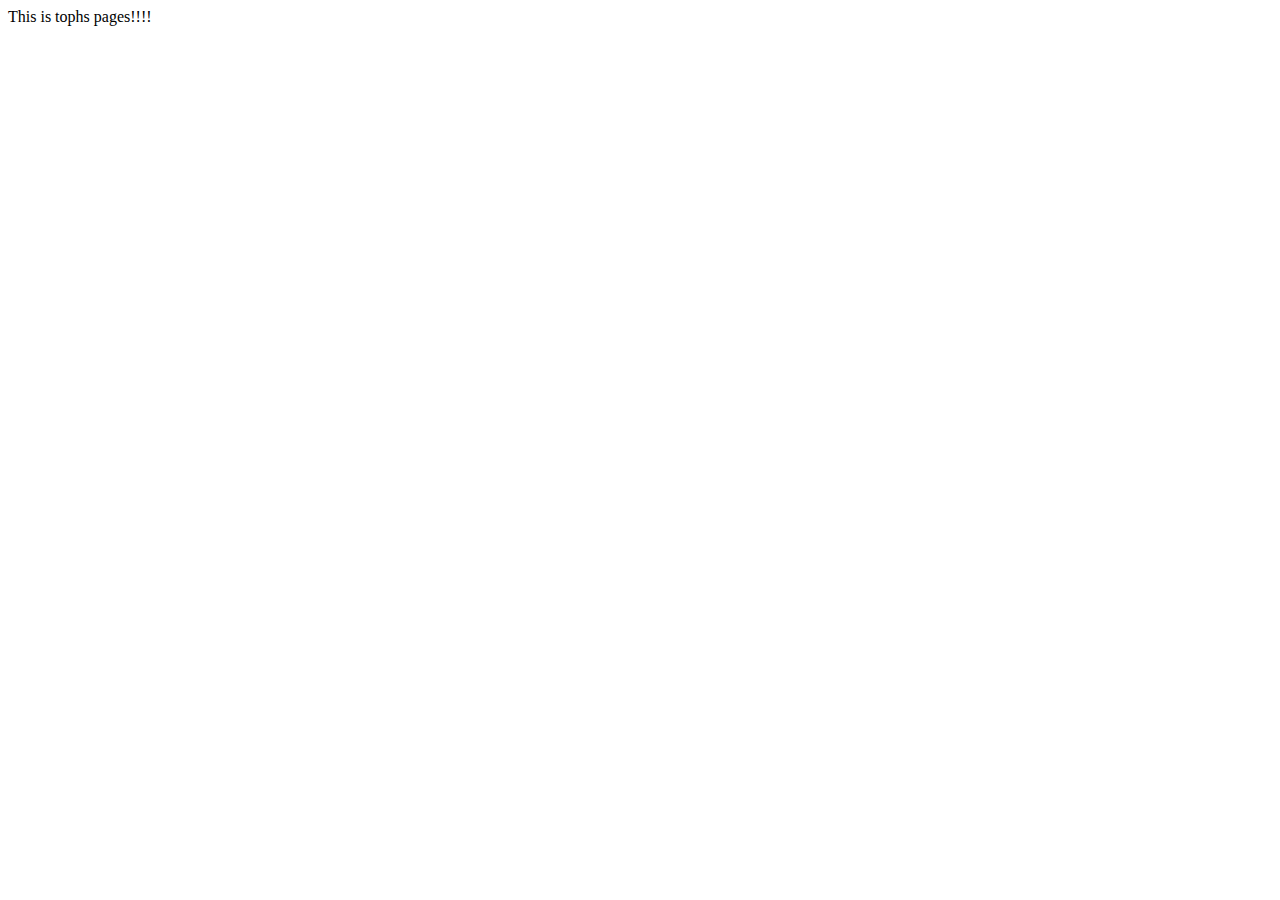
==== pages/toph.html @ 855d0a5c "Completed landing page. Tomorrow starting on avatar one." ====
<!DOCTYPE html>
<html lang="en">
<head>
  <meta charset="UTF-8">
  <meta name="viewport" content="width=device-width, initial-scale=1.0">
  <title>Welcom to Toph's page</title>
</head>
<body>
  This is tophs pages!!!!
</body>
</html>
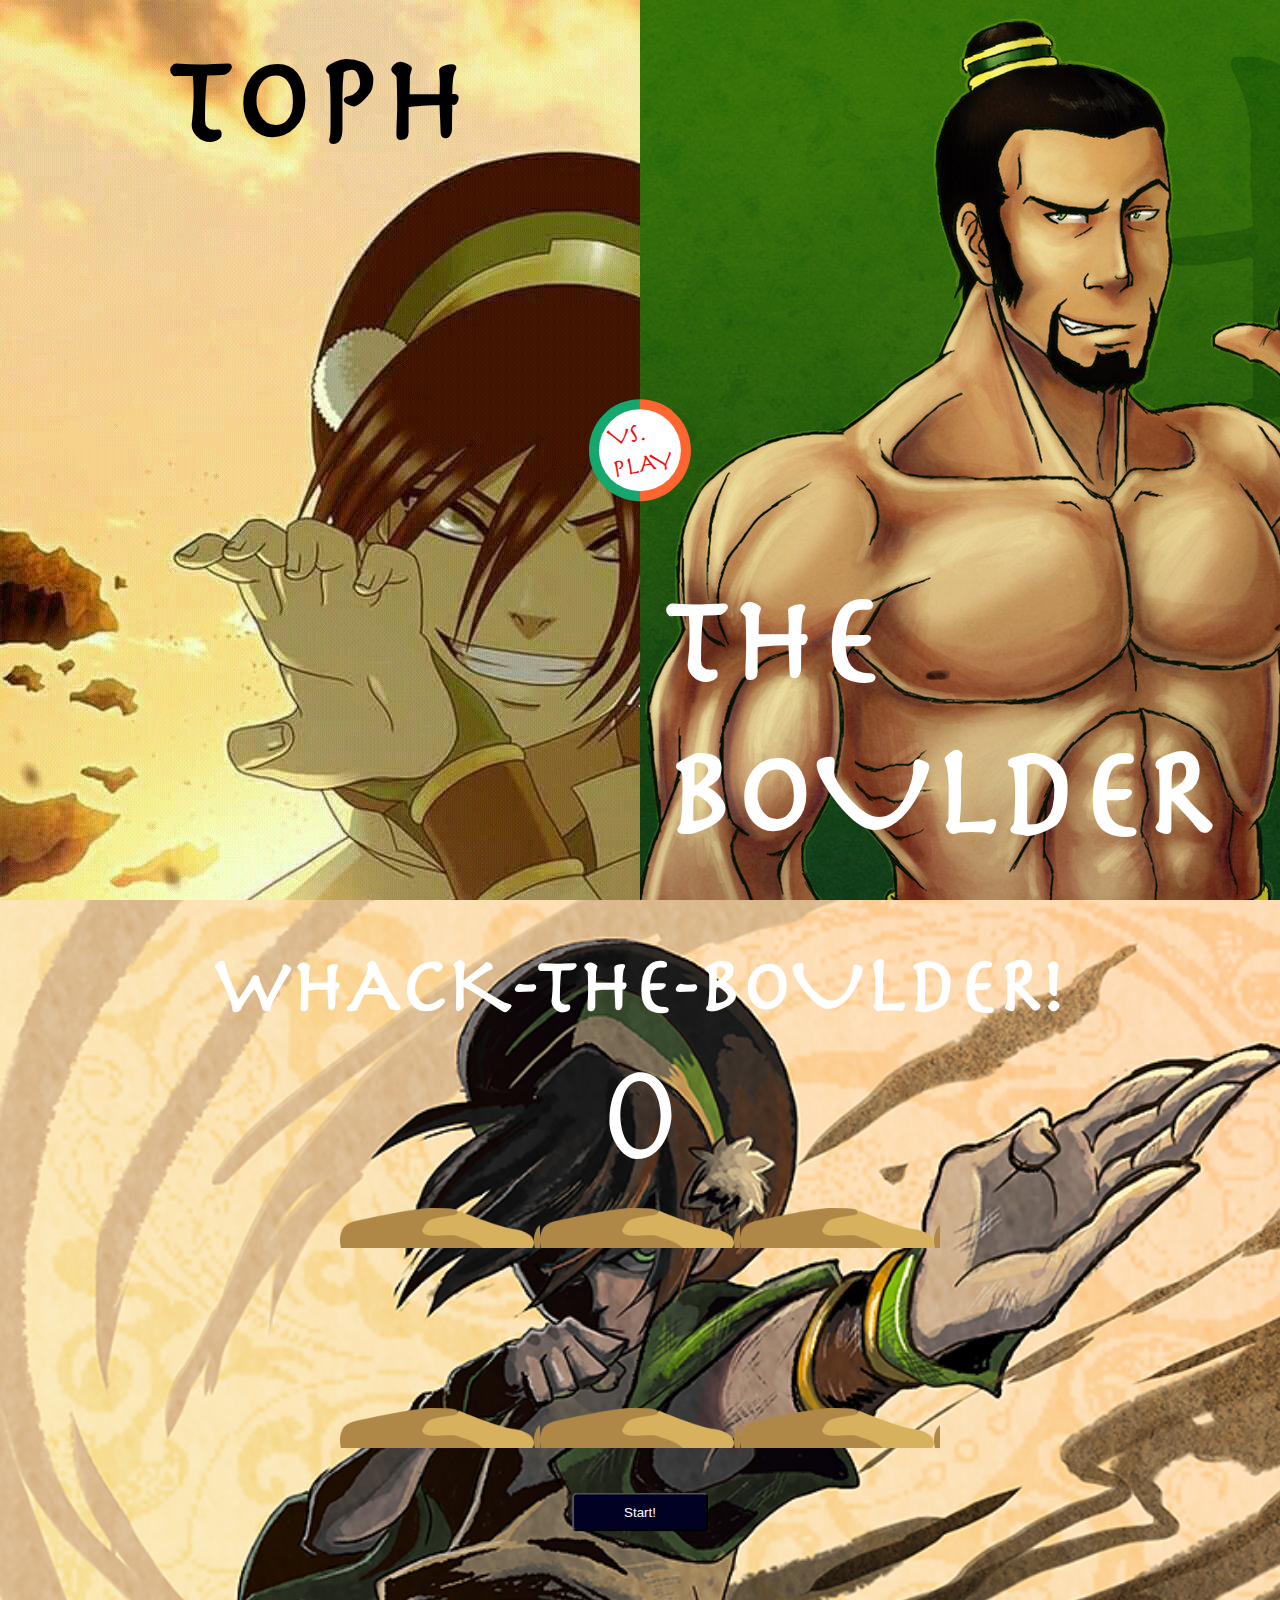
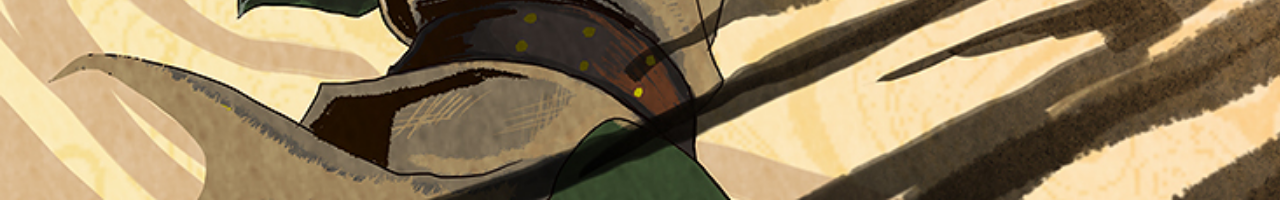
==== commit 8af4968d: "I am happy" ====
--- a/pages/toph.html
+++ b/pages/toph.html
@@ -1,11 +1,67 @@
 <!DOCTYPE html>
 <html lang="en">
 <head>
-  <meta charset="UTF-8">
-  <meta name="viewport" content="width=device-width, initial-scale=1.0">
-  <title>Welcom to Toph's page</title>
+  <!-- Basic Meta -->
+  <meta charset="utf-8" />
+  <meta name="viewport" content="width=device-width, initial-scale=1, shrink-to-fit=no" />
+  <!-- The Creater -->
+  <meta name="author" content="Nairobi Sheikh" />
+  <meta name="description"
+    content="Avatar the last airbender, the game. A basic game where you get to paly the role of whatever avatar you choose. You go through their life experience, fight their enemies and bring peace to the villages." />
+
+  <!-- Favicon -->
+  <link rel="icon" href="/img/theFace.jpg" type="image/png" sizes="16x16" />
+
+  <!-- CSS Link -->
+  <link rel="stylesheet" href="/css/toph.css">
+
+  <title>AvatarTheLastAirbenderTheGame</title>
 </head>
 <body>
-  This is tophs pages!!!!
+  <header class="container">
+    <div class="wrapper">
+      <div class="sides">
+        <div class="side toph">
+          <h1 class="name">Toph</h1>
+        </div>
+        <div class="versus">
+          <span><a href="#undergroundGame">VS.<br>play</a></span>
+        </div>
+        <div class="side theBoulder">
+          <h1 class="name">The Boulder</h1>
+        </div>
+      </div>
+    </div>
+  </header>
+  <main id="content">
+    <section id="undergroundGame">
+      <h2 class="title-main">Whack-The-Boulder!</h2>
+      <div class="msg1"></div>
+      <div class="msg2"></div>
+      <div class="score">0</div>
+      <div class="game">
+        <div class="hole hole1">
+          <div class="the-boulder"></div>
+        </div>
+        <div class="hole hole2">
+          <div class="the-boulder"></div>
+        </div>
+        <div class="hole hole3">
+          <div class="the-boulder"></div>
+        </div>
+        <div class="hole hole4">
+          <div class="the-boulder"></div>
+        </div>
+        <div class="hole hole5">
+          <div class="the-boulder"></div>
+        </div>
+        <div class="hole hole6">
+          <div class="the-boulder"></div>
+        </div>
+      </div>
+      <button class="btn">Start!</button>
+    </section>
+  </main>
+  <script src="/script/toph.js"></script>
 </body>
 </html>--- a/css/toph.css
+++ b/css/toph.css
@@ -0,0 +1,199 @@
+* {
+	margin: 0;
+	padding: 0;
+  box-sizing: border-box;
+}
+
+body {
+  font-family: 'roman';
+  color: #fff;
+}
+
+@font-face {
+  font-family: 'roman';
+  src: url(/fonts/HerculanumLTStd.otf);
+}
+/* Start of herder content */
+.wrapper {
+  height: 100%;
+  overflow: hidden;
+  display: flex;
+  justify-content: center;
+  align-items: center;
+}
+
+.sides {
+  position: relative;
+  animation: 0.7s customBounce ease 0.4s both;
+
+  display: grid;
+  grid-template-columns: 50vw 50vw;
+}
+
+@keyframes customBounce {
+  0% {
+    grid-gap: 100vw;
+  }
+  12% {
+    grid-gap: 90vw;
+  }
+  24% {
+    grid-gap: 57vw;
+  }
+  36% {
+    grid-gap: 3vw;
+  }
+  54% {
+    grid-gap: 25vw;
+  }
+  74% {
+    grid-gap: 2.5vw;
+  }
+  82% {
+    grid-gap: 6.25vw;
+  }
+  92% {
+    grid-gap: .7vw;
+  }
+  96% {
+    grid-gap: 1.5vw;
+  }
+  100% {
+    grid-gap: 0;
+  }
+}
+
+.side {
+  display: flex;
+  flex-direction: column;
+  align-items: center;
+
+  font-size: 5vw;
+}
+
+.toph {
+  background: url('/img/toph.jpg');
+  height: 100vh;
+  color: #000;
+  /* object-fit: contain; */
+}
+
+.theBoulder {
+  background:url('/img/TheBoulder2.jpg');
+  height: 100vh;
+  color: #fff;
+  /* object-fit: contain; */
+  flex-direction: column-reverse;
+}
+
+.name {
+  margin: 0.2em;
+}
+
+.versus {
+  position: absolute;
+  width: 8vw;
+  height: 8vw;
+  background: #ffffff;
+  border-radius: 50%;
+  left: 0;
+  right: 0;
+  bottom: 0;
+  top: 0;
+  margin: auto;
+  z-index: 3;
+  display: flex;
+  align-items: center;
+  justify-content: center;
+  font-size: 2vw;
+  color: #123456;
+  border-width: 10px;
+  border-style: solid;
+  border-color: #14a76e #ff652f #ff652f #14a76e;
+  transform: rotate(-45deg);
+}
+.versus span {
+  transform: rotate(35deg);
+}
+a {
+  text-decoration: none;
+  color: rgb(236, 17, 17);
+}
+a:hover {
+  color: #14a76e;
+}
+/* End of header content */
+
+/* Start of main content */
+#content {
+  background: url('/img/tophKillerEye.jpg');
+  background-size: cover;
+  height: 100vh;
+}
+
+.title-main {
+  text-align: center;
+  font-size: 5rem;
+  line-height:1;
+  padding-top: 3rem;
+}
+
+.score {
+  font-size: 150px;
+  margin-bottom: -10rem;
+  text-align: center;
+}
+
+.game {
+  width:600px;
+  height:400px;
+  display:flex;
+  flex-wrap:wrap;
+  margin:0 auto;
+}
+
+.hole {
+  flex: 1 0 33.33%;
+  overflow: hidden;
+  position: relative;
+}
+
+.hole:after {
+  display: block;  
+  background: url('/img/sand1.png');
+  background-size: contain;
+  content:'';
+  width: 100%;
+  height:70px;
+  position: absolute;
+  z-index: 2;
+  bottom: -30px;
+}
+
+.the-boulder {
+  background: url('/img/theBoulder.png') bottom center no-repeat;
+  background-size: 60%;
+  position: absolute;
+  top: 100%;
+  width: 100%;
+  height: 100%;
+  transition: all 0.4s;
+}
+
+.hole.up .the-boulder {
+  top:0;
+}
+
+.btn {
+	position: absolute;
+	background: #010124;
+	color: #fff;
+	left: 45%;
+	transform: translate(-50%, -50%);
+	margin: 5%;
+	padding: 10px 50px;
+	border-radius: 5px;
+	cursor: pointer;
+	text-align: center;
+}
+/* End of main content */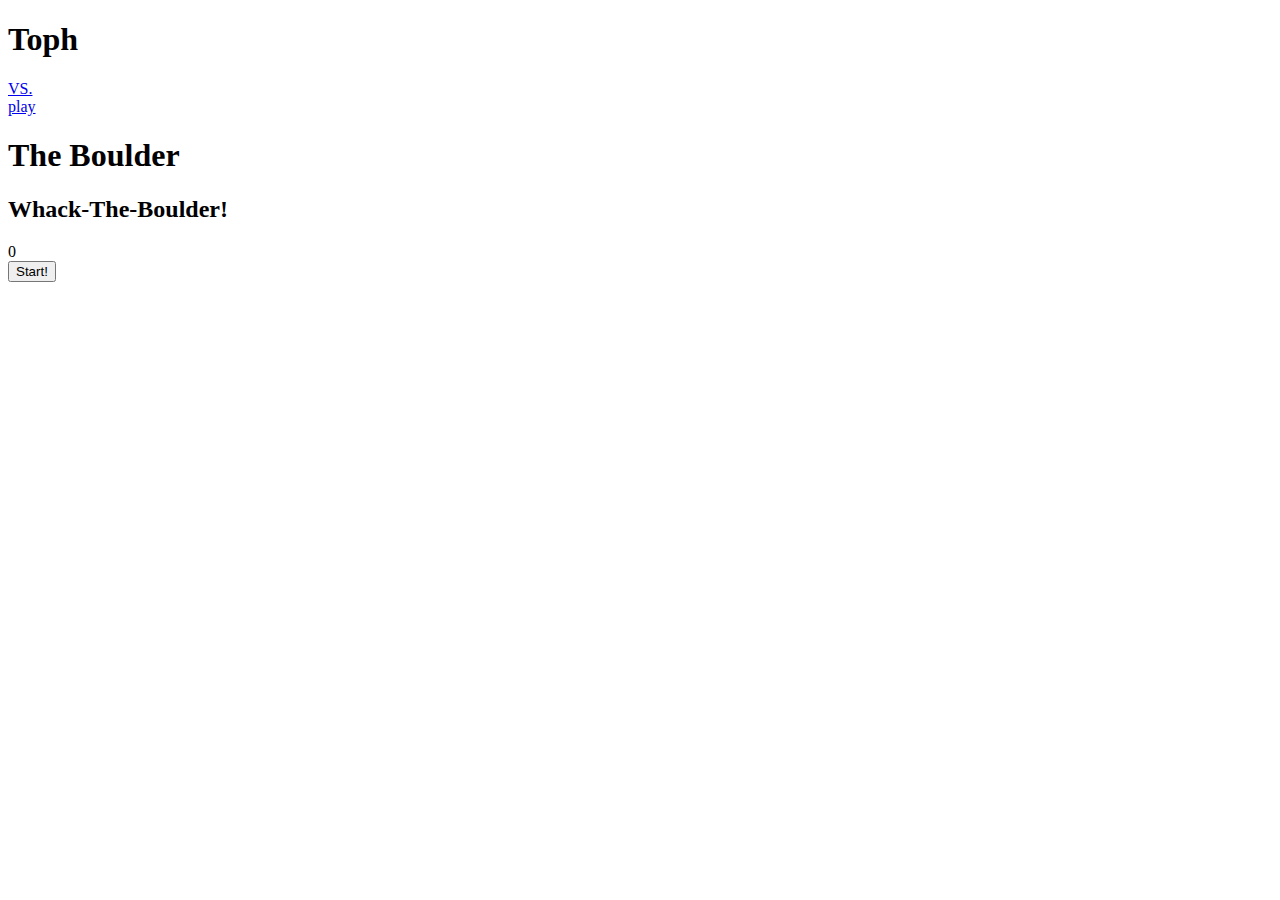
==== commit cc253d1a: "fixed css, both of the html files" ====
--- a/pages/toph.html
+++ b/pages/toph.html
@@ -10,10 +10,10 @@
     content="Avatar the last airbender, the game. A basic game where you get to paly the role of whatever avatar you choose. You go through their life experience, fight their enemies and bring peace to the villages." />
 
   <!-- Favicon -->
-  <link rel="icon" href="/img/theFace.jpg" type="image/png" sizes="16x16" />
+  <link rel="icon" href="img/theFace.jpg" type="image/png" sizes="16x16" />
 
   <!-- CSS Link -->
-  <link rel="stylesheet" href="/css/toph.css">
+  <link rel="stylesheet" href="css/toph.css">
 
   <title>AvatarTheLastAirbenderTheGame</title>
 </head>
@@ -62,6 +62,6 @@
       <button class="btn">Start!</button>
     </section>
   </main>
-  <script src="/script/toph.js"></script>
+  <script src="script/toph.js"></script>
 </body>
 </html>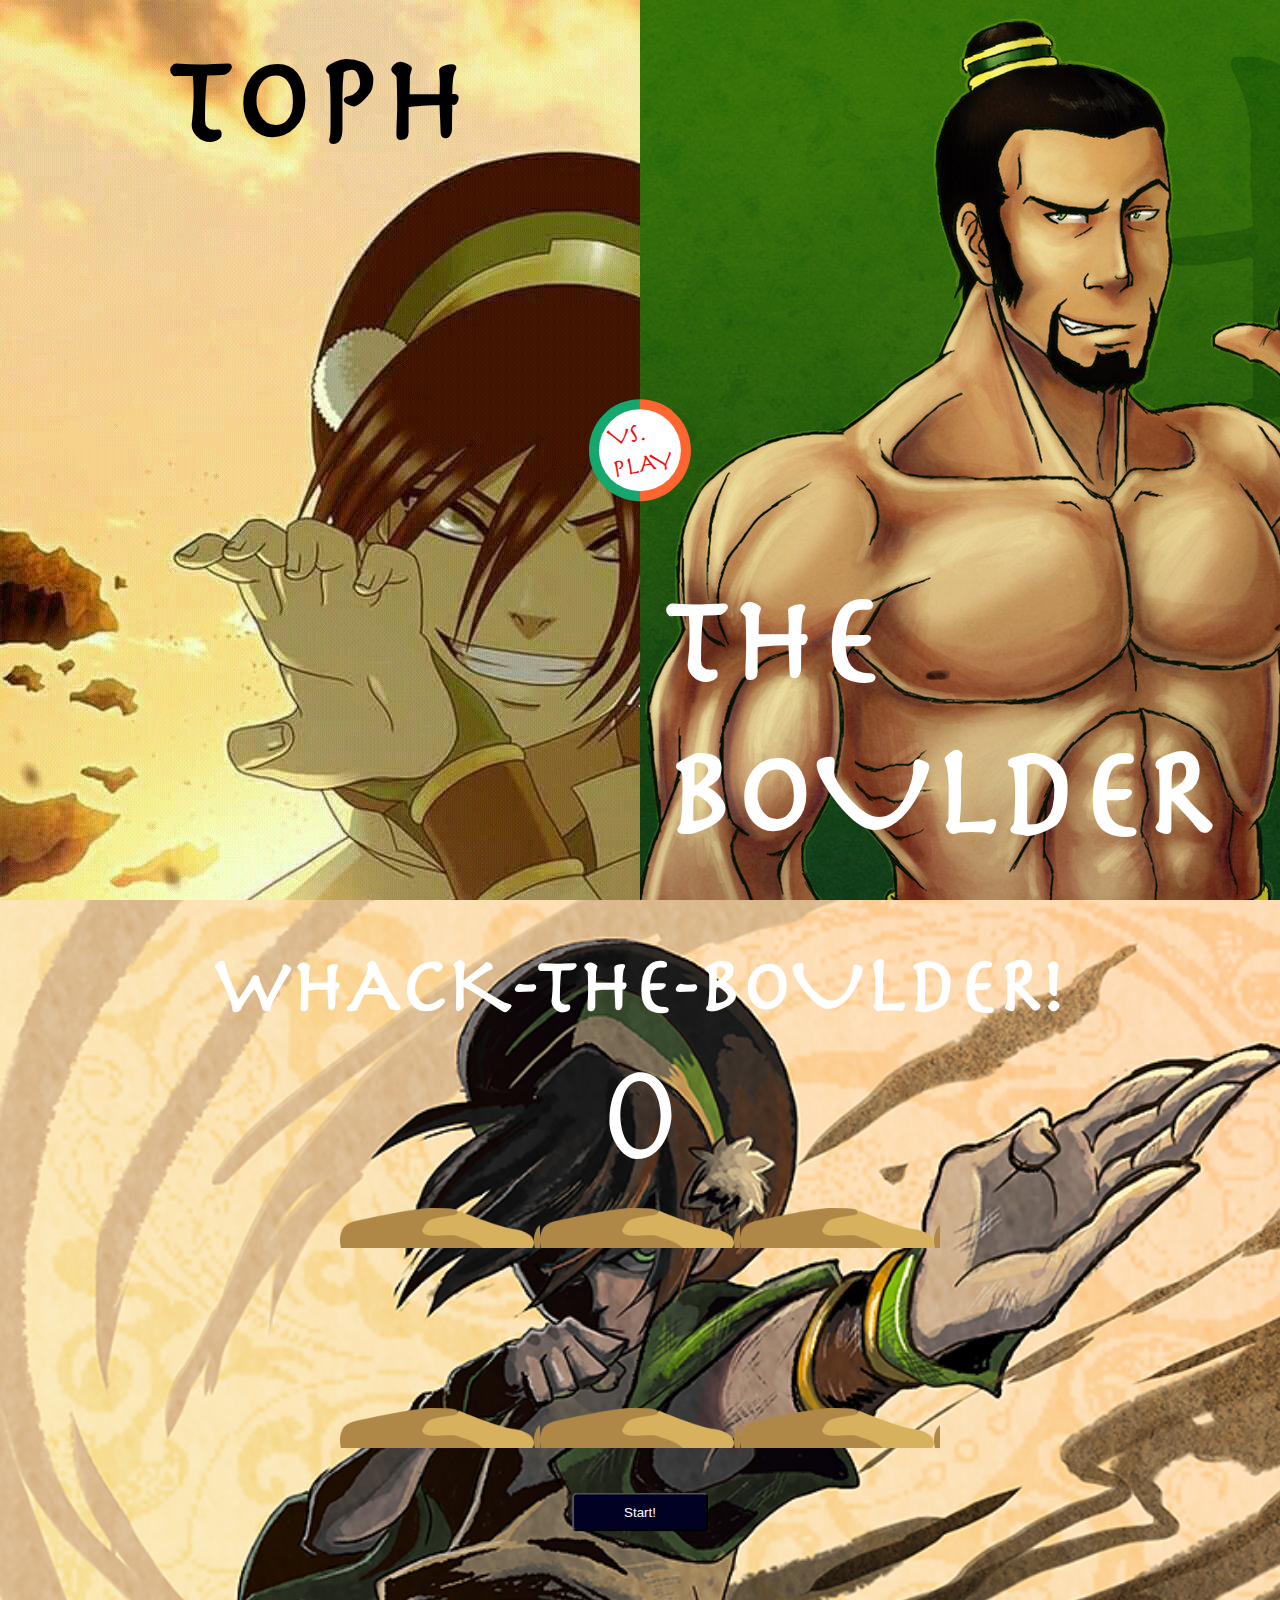
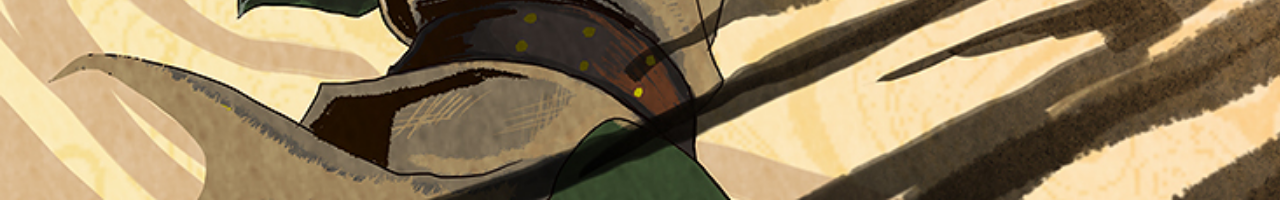
==== commit 54606305: "Fixed the css and html of toph" ====
--- a/pages/toph.html
+++ b/pages/toph.html
@@ -10,10 +10,10 @@
     content="Avatar the last airbender, the game. A basic game where you get to paly the role of whatever avatar you choose. You go through their life experience, fight their enemies and bring peace to the villages." />
 
   <!-- Favicon -->
-  <link rel="icon" href="img/theFace.jpg" type="image/png" sizes="16x16" />
+  <link rel="icon" href="../img/theFace.jpg" type="image/png" sizes="16x16" />
 
   <!-- CSS Link -->
-  <link rel="stylesheet" href="css/toph.css">
+  <link rel="stylesheet" href="../css/toph.css">
 
   <title>AvatarTheLastAirbenderTheGame</title>
 </head>
@@ -62,6 +62,6 @@
       <button class="btn">Start!</button>
     </section>
   </main>
-  <script src="script/toph.js"></script>
+  <script src="../script/toph.js"></script>
 </body>
 </html>--- a/css/toph.css
+++ b/css/toph.css
@@ -0,0 +1,199 @@
+* {
+	margin: 0;
+	padding: 0;
+  box-sizing: border-box;
+}
+
+body {
+  font-family: 'roman';
+  color: #fff;
+}
+
+@font-face {
+  font-family: 'roman';
+  src: url(/fonts/HerculanumLTStd.otf);
+}
+/* Start of herder content */
+.wrapper {
+  height: 100%;
+  overflow: hidden;
+  display: flex;
+  justify-content: center;
+  align-items: center;
+}
+
+.sides {
+  position: relative;
+  animation: 0.7s customBounce ease 0.4s both;
+
+  display: grid;
+  grid-template-columns: 50vw 50vw;
+}
+
+@keyframes customBounce {
+  0% {
+    grid-gap: 100vw;
+  }
+  12% {
+    grid-gap: 90vw;
+  }
+  24% {
+    grid-gap: 57vw;
+  }
+  36% {
+    grid-gap: 3vw;
+  }
+  54% {
+    grid-gap: 25vw;
+  }
+  74% {
+    grid-gap: 2.5vw;
+  }
+  82% {
+    grid-gap: 6.25vw;
+  }
+  92% {
+    grid-gap: .7vw;
+  }
+  96% {
+    grid-gap: 1.5vw;
+  }
+  100% {
+    grid-gap: 0;
+  }
+}
+
+.side {
+  display: flex;
+  flex-direction: column;
+  align-items: center;
+
+  font-size: 5vw;
+}
+
+.toph {
+  background: url('../img/toph.jpg');
+  height: 100vh;
+  color: #000;
+  /* object-fit: contain; */
+}
+
+.theBoulder {
+  background:url('../img/TheBoulder2.jpg');
+  height: 100vh;
+  color: #fff;
+  /* object-fit: contain; */
+  flex-direction: column-reverse;
+}
+
+.name {
+  margin: 0.2em;
+}
+
+.versus {
+  position: absolute;
+  width: 8vw;
+  height: 8vw;
+  background: #ffffff;
+  border-radius: 50%;
+  left: 0;
+  right: 0;
+  bottom: 0;
+  top: 0;
+  margin: auto;
+  z-index: 3;
+  display: flex;
+  align-items: center;
+  justify-content: center;
+  font-size: 2vw;
+  color: #123456;
+  border-width: 10px;
+  border-style: solid;
+  border-color: #14a76e #ff652f #ff652f #14a76e;
+  transform: rotate(-45deg);
+}
+.versus span {
+  transform: rotate(35deg);
+}
+a {
+  text-decoration: none;
+  color: rgb(236, 17, 17);
+}
+a:hover {
+  color: #14a76e;
+}
+/* End of header content */
+
+/* Start of main content */
+#content {
+  background: url('../img/tophKillerEye.jpg');
+  background-size: cover;
+  height: 100vh;
+}
+
+.title-main {
+  text-align: center;
+  font-size: 5rem;
+  line-height:1;
+  padding-top: 3rem;
+}
+
+.score {
+  font-size: 150px;
+  margin-bottom: -10rem;
+  text-align: center;
+}
+
+.game {
+  width:600px;
+  height:400px;
+  display:flex;
+  flex-wrap:wrap;
+  margin:0 auto;
+}
+
+.hole {
+  flex: 1 0 33.33%;
+  overflow: hidden;
+  position: relative;
+}
+
+.hole:after {
+  display: block;  
+  background: url('../img/sand1.png');
+  background-size: contain;
+  content:'';
+  width: 100%;
+  height:70px;
+  position: absolute;
+  z-index: 2;
+  bottom: -30px;
+}
+
+.the-boulder {
+  background: url('../img/theBoulder.png') bottom center no-repeat;
+  background-size: 60%;
+  position: absolute;
+  top: 100%;
+  width: 100%;
+  height: 100%;
+  transition: all 0.4s;
+}
+
+.hole.up .the-boulder {
+  top:0;
+}
+
+.btn {
+	position: absolute;
+	background: #010124;
+	color: #fff;
+	left: 45%;
+	transform: translate(-50%, -50%);
+	margin: 5%;
+	padding: 10px 50px;
+	border-radius: 5px;
+	cursor: pointer;
+	text-align: center;
+}
+/* End of main content */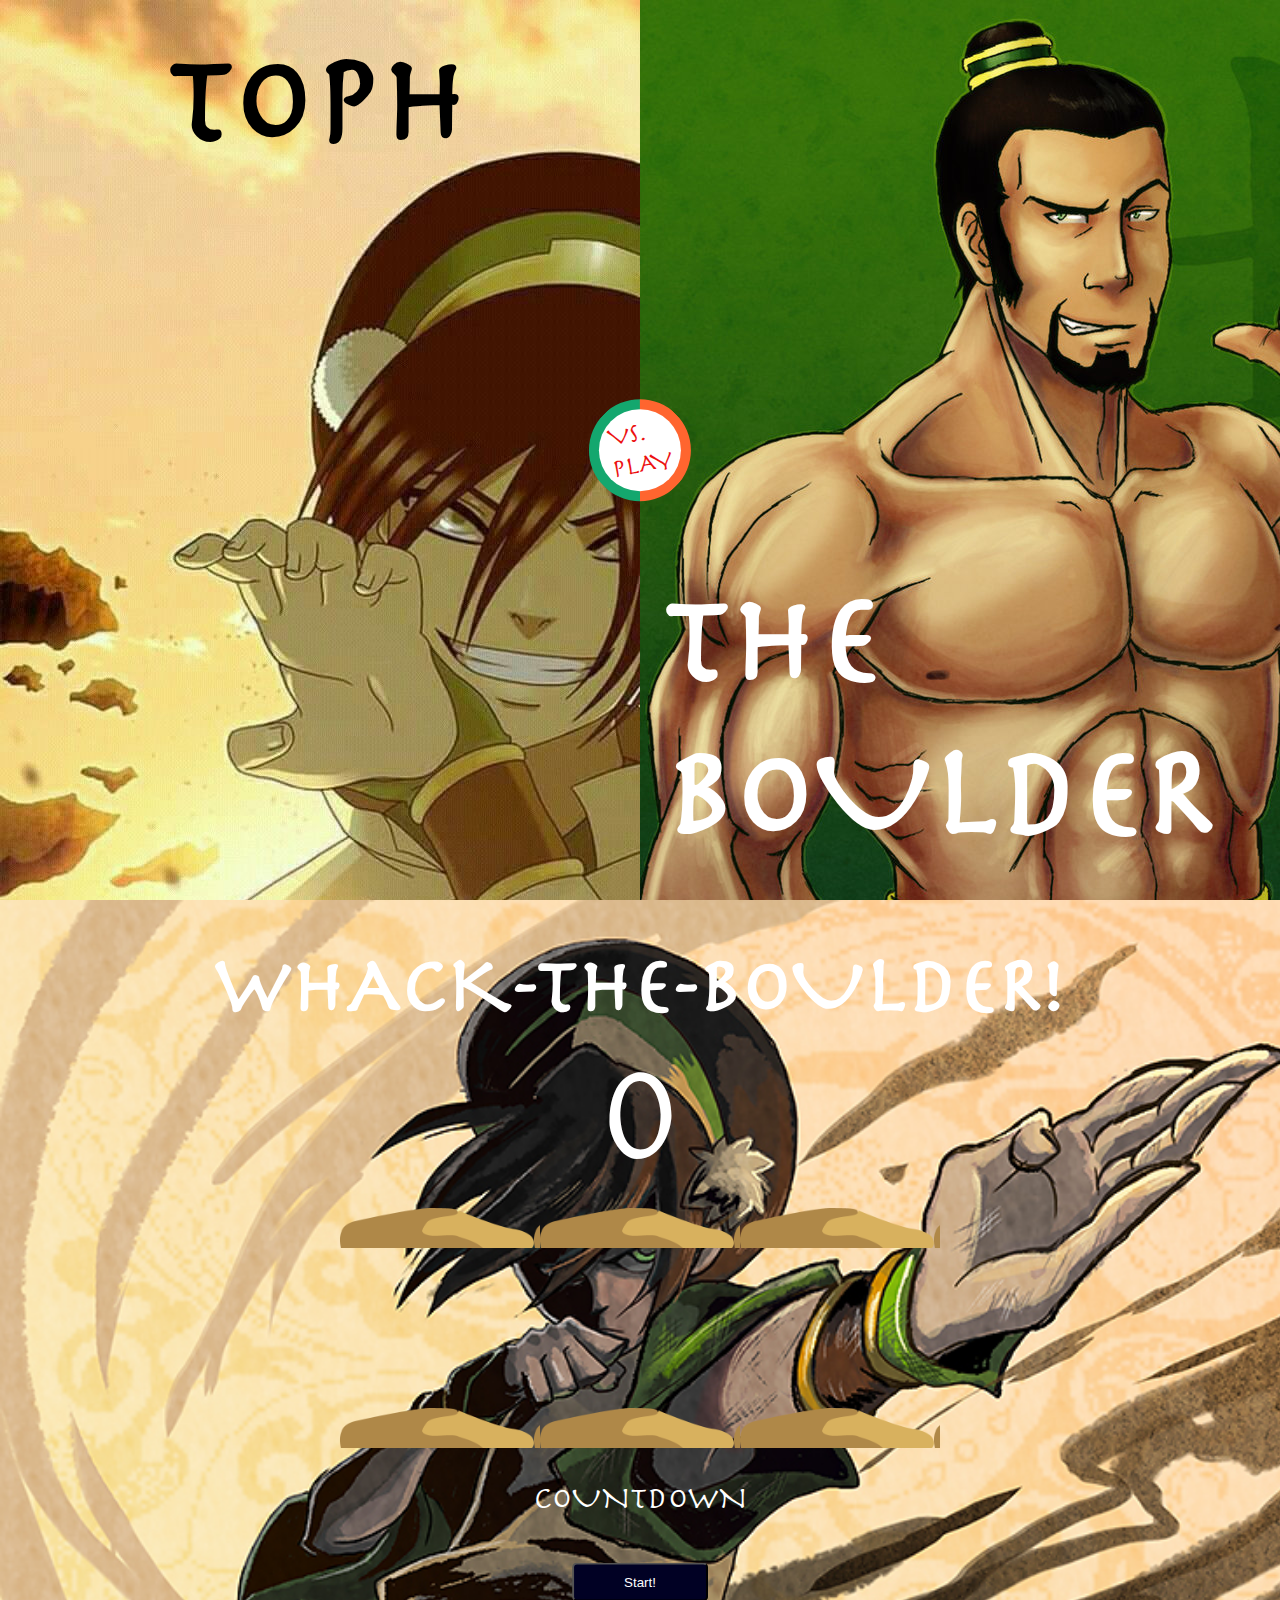
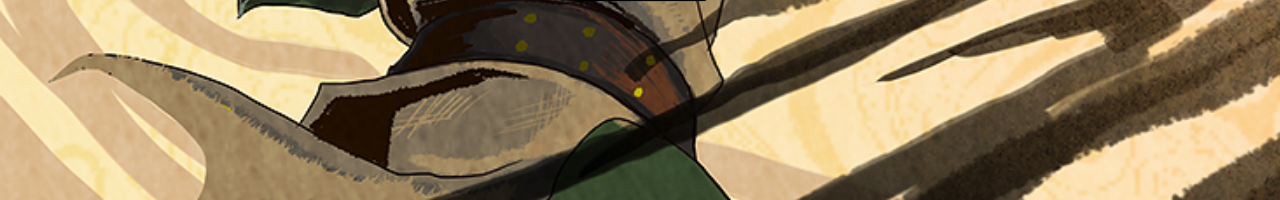
==== commit 32ecf2b7: "fixe css htm js of toph" ====
--- a/pages/toph.html
+++ b/pages/toph.html
@@ -59,6 +59,7 @@
           <div class="the-boulder"></div>
         </div>
       </div>
+      <div class="countdown">countdown</div>
       <button class="btn">Start!</button>
     </section>
   </main>
--- a/css/toph.css
+++ b/css/toph.css
@@ -184,6 +184,13 @@
   top:0;
 }
 
+.countdown {
+  padding-top: 2rem;
+  width: 100%;
+  font-size: 2rem;
+  text-align: center;
+}
+
 .btn {
 	position: absolute;
 	background: #010124;
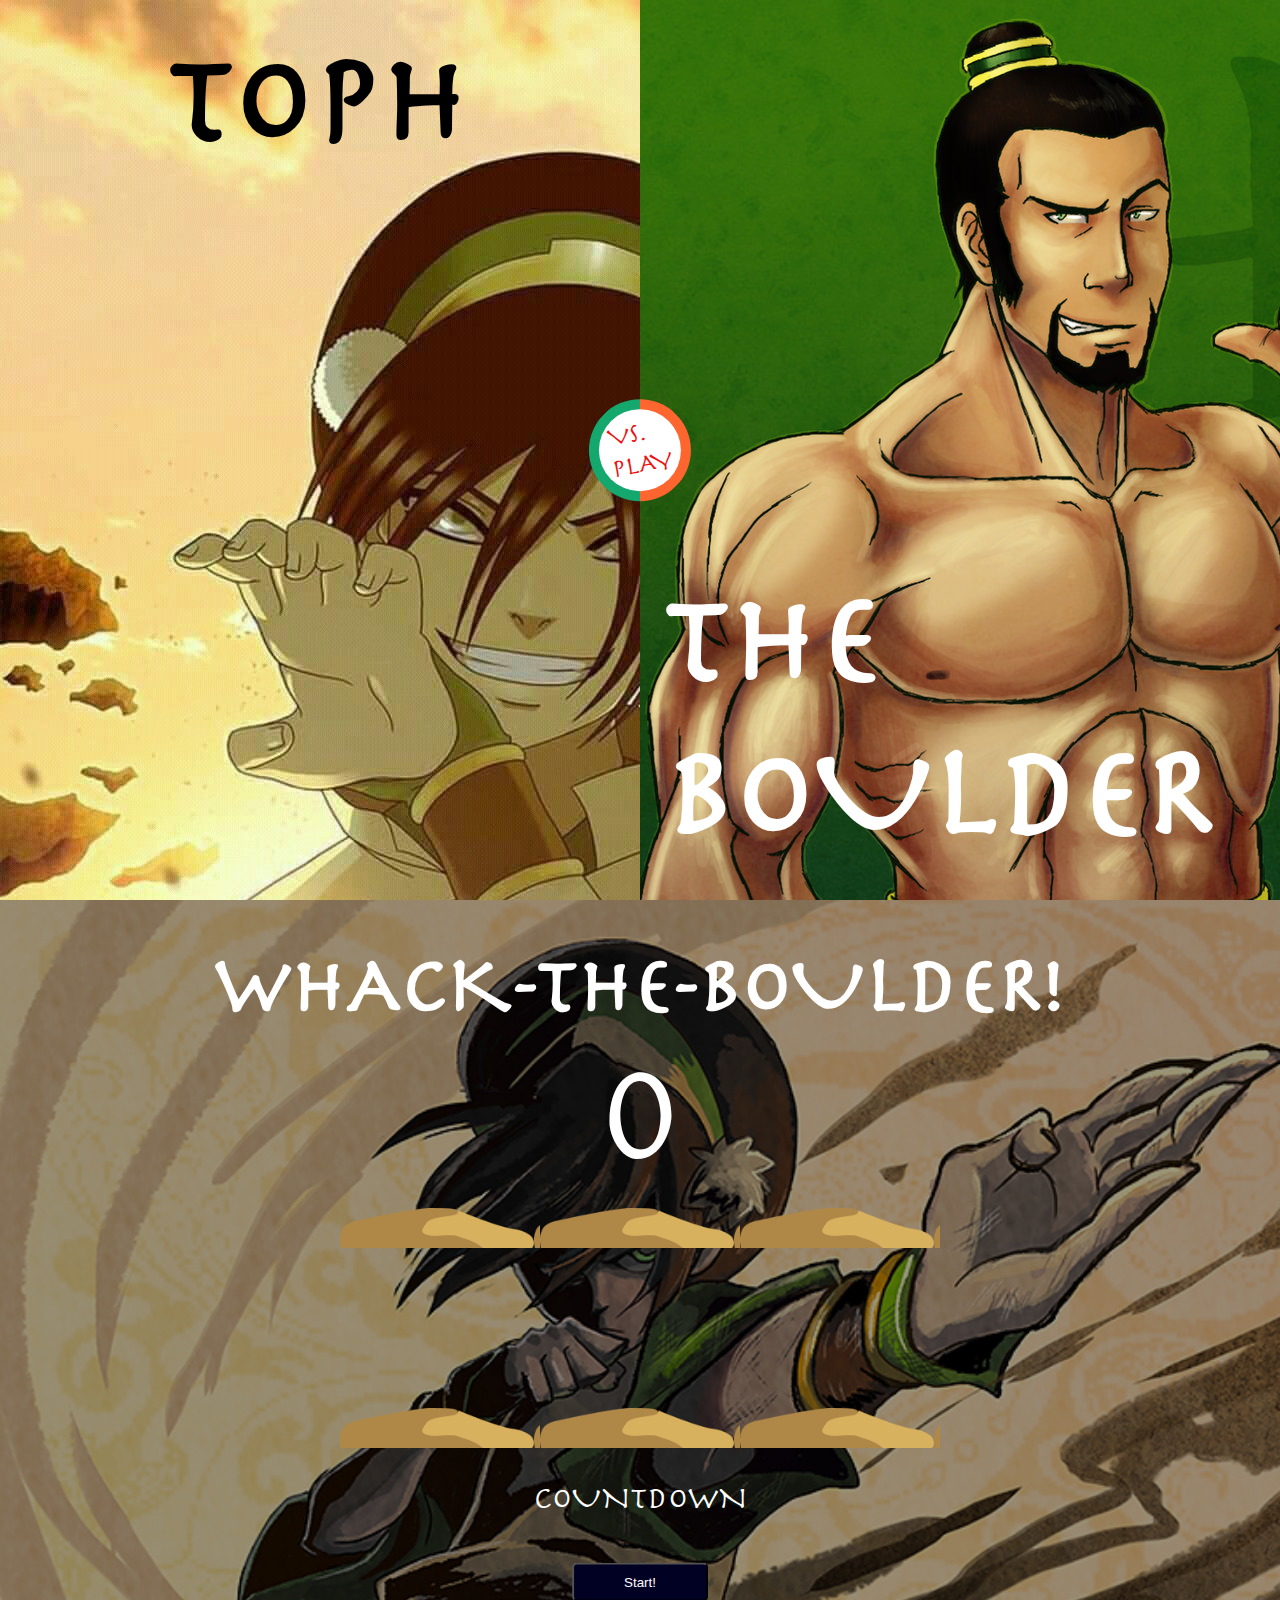
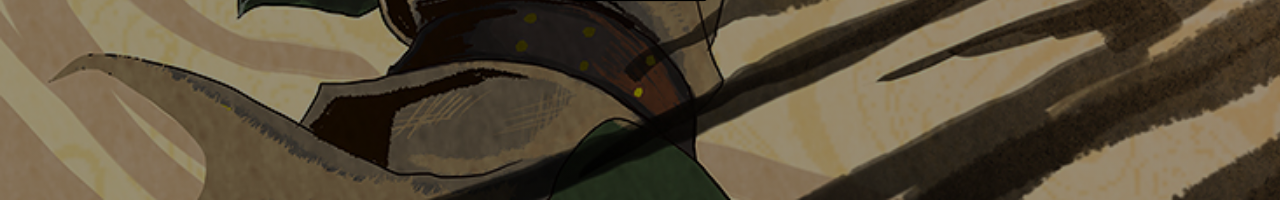
==== commit 7b62e4f2: "fixed toph's HTML and CSS" ====
--- a/pages/toph.html
+++ b/pages/toph.html
@@ -25,7 +25,7 @@
           <h1 class="name">Toph</h1>
         </div>
         <div class="versus">
-          <span><a href="#undergroundGame">VS.<br>play</a></span>
+          <span><a href="#undergroundFight">VS.<br>play</a></span>
         </div>
         <div class="side theBoulder">
           <h1 class="name">The Boulder</h1>
@@ -34,7 +34,7 @@
     </div>
   </header>
   <main id="content">
-    <section id="undergroundGame">
+    <section id="undergroundFight">
       <h2 class="title-main">Whack-The-Boulder!</h2>
       <div class="msg1"></div>
       <div class="msg2"></div>
--- a/css/toph.css
+++ b/css/toph.css
@@ -126,7 +126,11 @@
 
 /* Start of main content */
 #content {
-  background: url('../img/tophKillerEye.jpg');
+  background-image:
+    linear-gradient(
+      to right bottom,
+      rgba(0, 0, 0, 0.4),
+      rgba(0, 0, 0, 0.4)), url(../img/tophKillerEye.jpg);
   background-size: cover;
   height: 100vh;
 }
